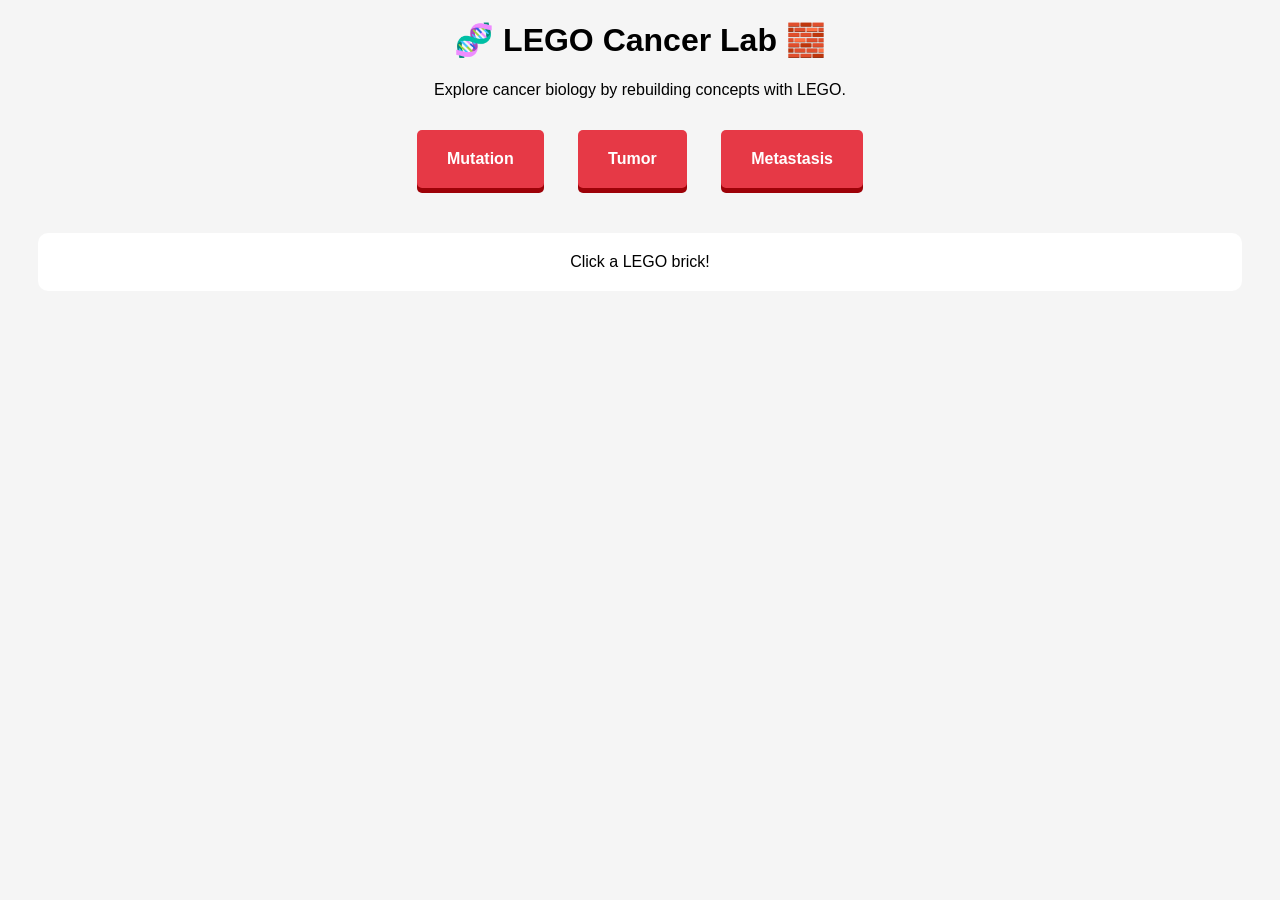
==== index.html @ 85ef4db2 "Create index.html" ====
<!DOCTYPE html>
<html>

<head>

<title>LEGO Cancer Lab</title>

<style>

body {
    font-family: Arial;
    text-align:center;
    background:#f5f5f5;
}


.brick {

display:inline-block;

padding:20px 30px;

margin:15px;

background:#e63946;

color:white;

font-weight:bold;

border-radius:5px;

box-shadow:0 5px #9d0208;

cursor:pointer;

}


.brick:hover {

transform:translateY(-5px);

}


#info {

margin:30px;

padding:20px;

background:white;

border-radius:10px;

}

</style>

</head>


<body>


<h1>🧬 LEGO Cancer Lab 🧱</h1>

<p>
Explore cancer biology by rebuilding concepts with LEGO.
</p>


<div class="brick" onclick="showInfo('Mutation')">
Mutation
</div>


<div class="brick" onclick="showInfo('Tumor')">
Tumor
</div>


<div class="brick" onclick="showInfo('Metastasis')">
Metastasis
</div>


<div id="info">
Click a LEGO brick!
</div>



<script>

function showInfo(term){


let info=document.getElementById("info");


if(term=="Mutation"){

info.innerHTML=
"<h2>Mutation</h2><p>A DNA change that can affect how cells grow.</p>";

}


if(term=="Tumor"){

info.innerHTML=
"<h2>Tumor</h2><p>A group of cells growing uncontrollably.</p>";

}


if(term=="Metastasis"){

info.innerHTML=
"<h2>Metastasis</h2><p>Cancer cells spreading to new locations.</p>";

}


}


</script>


</body>

</html>
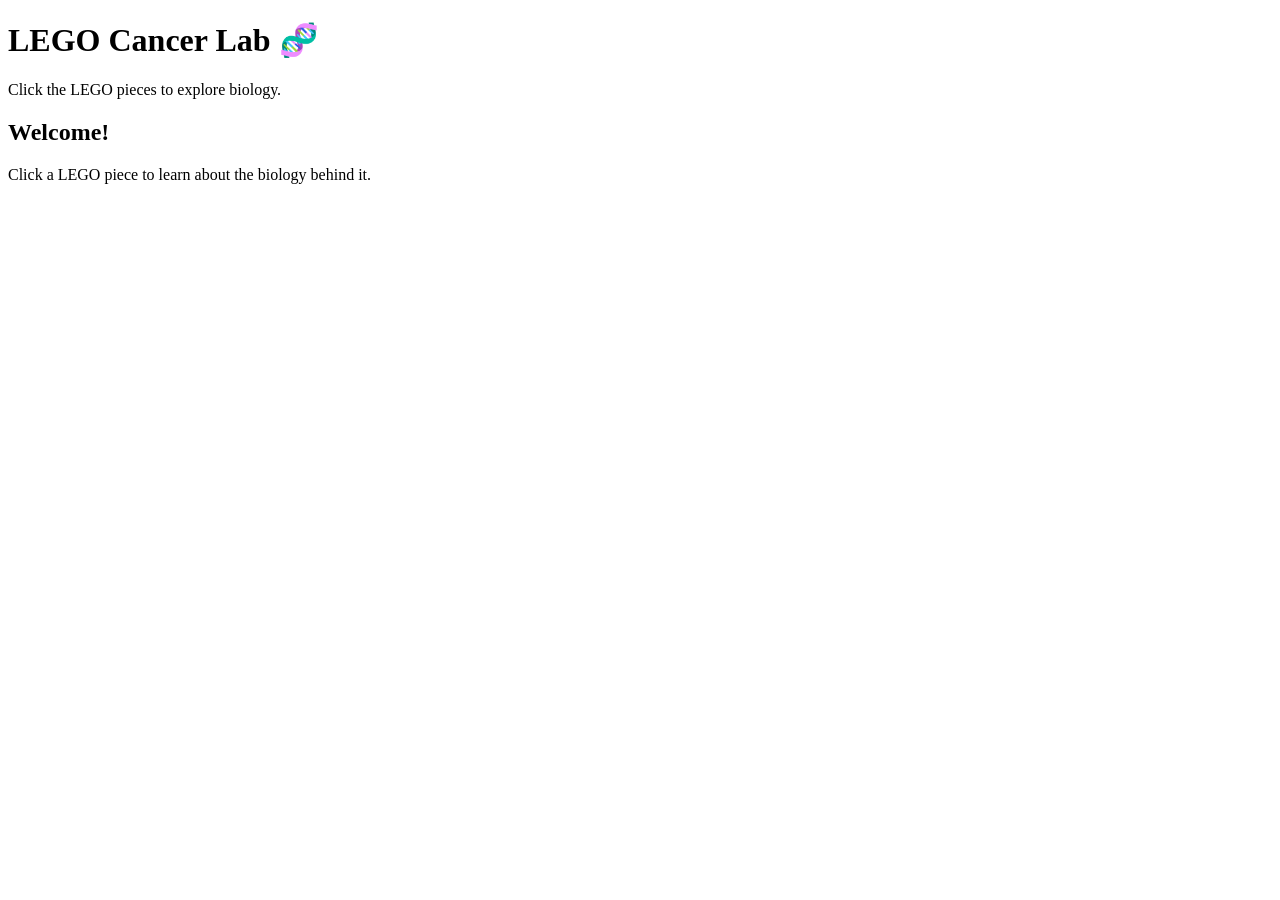
==== commit 1a53da1b: "Update index.html" ====
--- a/index.html
+++ b/index.html
@@ -2,132 +2,37 @@
 <html>
 
 <head>
-
 <title>LEGO Cancer Lab</title>
 
-<style>
-
-body {
-    font-family: Arial;
-    text-align:center;
-    background:#f5f5f5;
-}
-
-
-.brick {
-
-display:inline-block;
-
-padding:20px 30px;
-
-margin:15px;
-
-background:#e63946;
-
-color:white;
-
-font-weight:bold;
-
-border-radius:5px;
-
-box-shadow:0 5px #9d0208;
-
-cursor:pointer;
-
-}
-
-
-.brick:hover {
-
-transform:translateY(-5px);
-
-}
-
-
-#info {
-
-margin:30px;
-
-padding:20px;
-
-background:white;
-
-border-radius:10px;
-
-}
-
-</style>
+<link rel="stylesheet" href="style.css">
 
 </head>
 
 
 <body>
 
-
-<h1>🧬 LEGO Cancer Lab 🧱</h1>
+<h1> LEGO Cancer Lab 🧬</h1>
 
 <p>
-Explore cancer biology by rebuilding concepts with LEGO.
+Click the LEGO pieces to explore biology.
 </p>
 
 
-<div class="brick" onclick="showInfo('Mutation')">
-Mutation
+<div id="scene"></div>
+
+
+<div id="info">
+
+<h2>Welcome!</h2>
+
+<p>
+Click a LEGO piece to learn about the biology behind it.
+</p>
+
 </div>
 
 
-<div class="brick" onclick="showInfo('Tumor')">
-Tumor
-</div>
-
-
-<div class="brick" onclick="showInfo('Metastasis')">
-Metastasis
-</div>
-
-
-<div id="info">
-Click a LEGO brick!
-</div>
-
-
-
-<script>
-
-function showInfo(term){
-
-
-let info=document.getElementById("info");
-
-
-if(term=="Mutation"){
-
-info.innerHTML=
-"<h2>Mutation</h2><p>A DNA change that can affect how cells grow.</p>";
-
-}
-
-
-if(term=="Tumor"){
-
-info.innerHTML=
-"<h2>Tumor</h2><p>A group of cells growing uncontrollably.</p>";
-
-}
-
-
-if(term=="Metastasis"){
-
-info.innerHTML=
-"<h2>Metastasis</h2><p>Cancer cells spreading to new locations.</p>";
-
-}
-
-
-}
-
-
-</script>
+<script type="module" src="script.js"></script>
 
 
 </body>
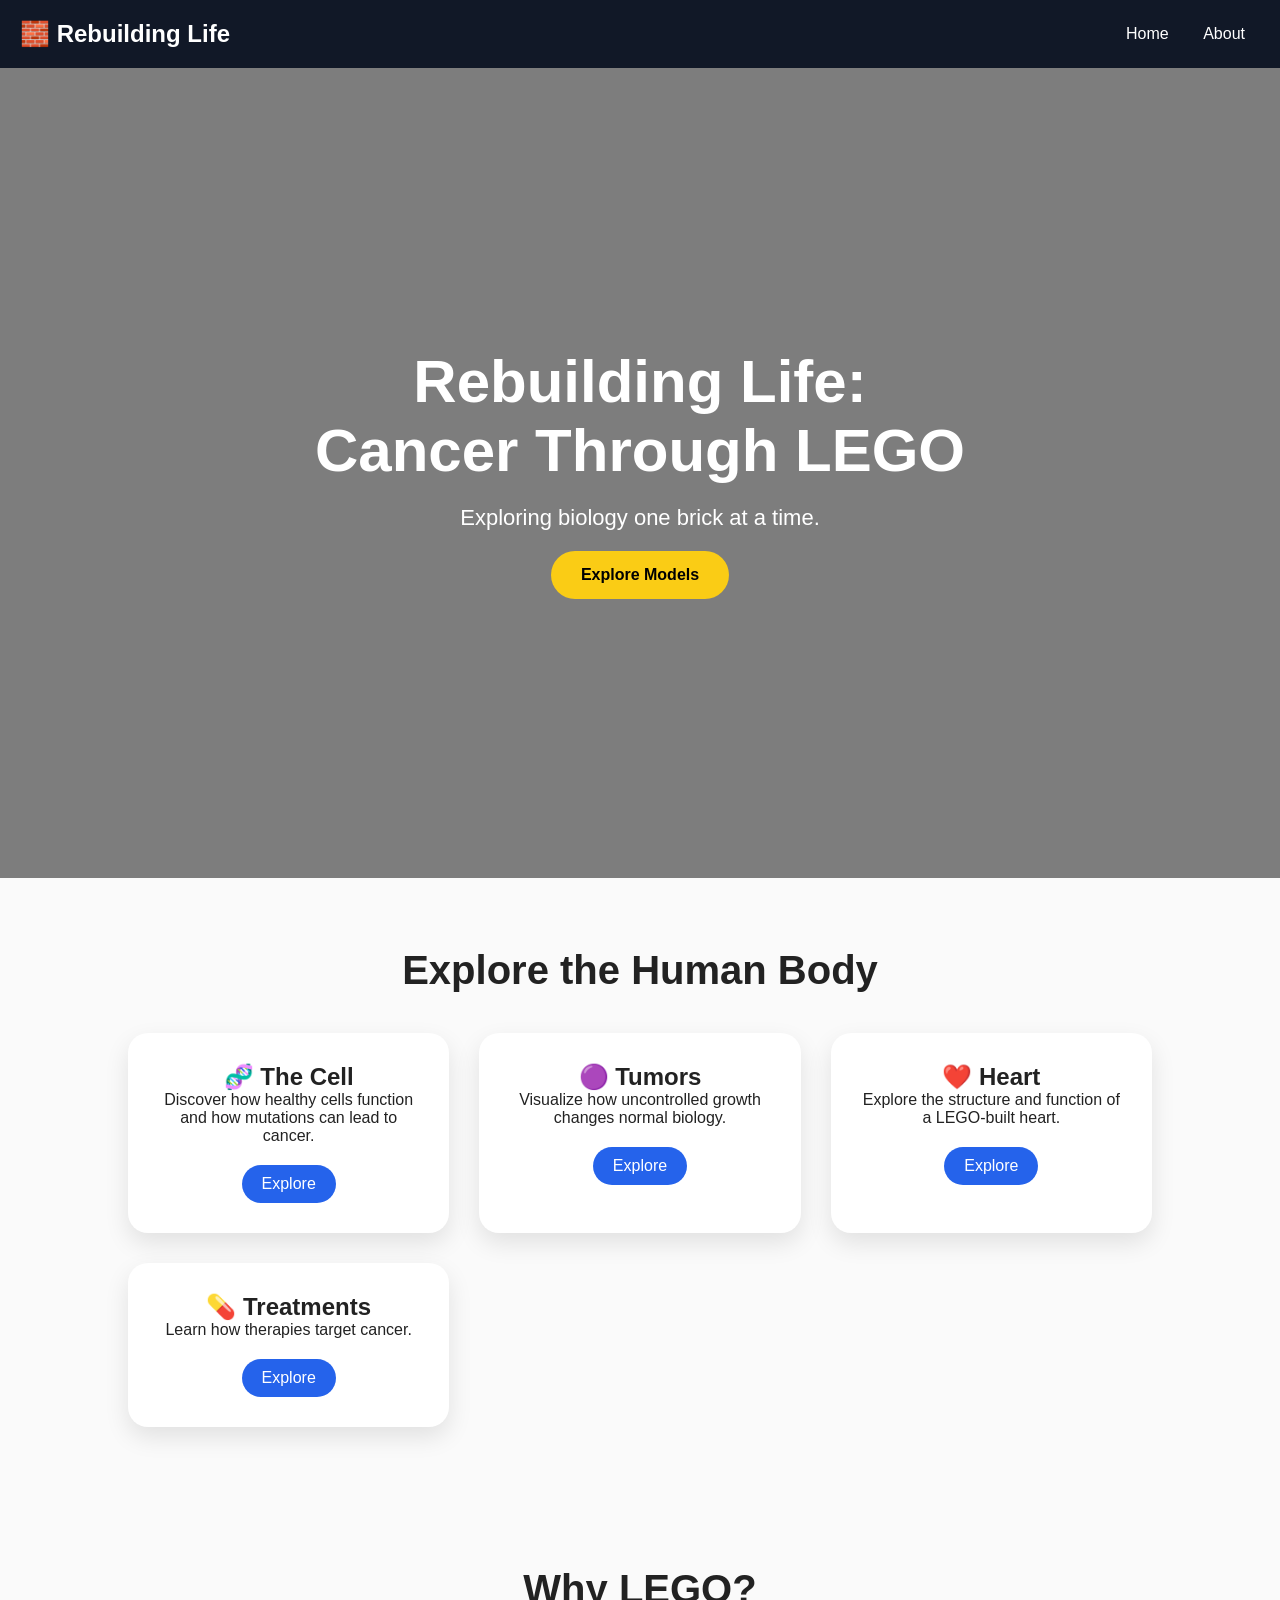
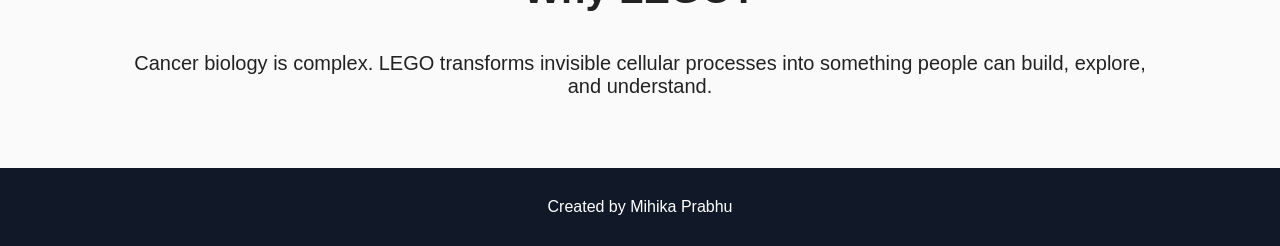
==== commit d1cefc2e: "Update index.html" ====
--- a/index.html
+++ b/index.html
@@ -1,8 +1,10 @@
 <!DOCTYPE html>
+
 <html>
 
 <head>
-<title>LEGO Cancer Lab</title>
+
+<title>Rebuilding Life</title>
 
 <link rel="stylesheet" href="style.css">
 
@@ -11,28 +13,164 @@
 
 <body>
 
-<h1> LEGO Cancer Lab 🧬</h1>
+
+<nav>
+
+<h2>🧱 Rebuilding Life</h2>
+
+<div>
+
+<a href="index.html">Home</a>
+
+<a href="about.html">About</a>
+
+</div>
+
+</nav>
+
+
+
+<div class="hero">
+
+
+<h1>
+Rebuilding Life:
+<br>
+Cancer Through LEGO
+</h1>
+
 
 <p>
-Click the LEGO pieces to explore biology.
+Exploring biology one brick at a time.
 </p>
 
 
-<div id="scene"></div>
+<a class="button" href="#explore">
+Explore Models
+</a>
 
-
-<div id="info">
-
-<h2>Welcome!</h2>
-
-<p>
-Click a LEGO piece to learn about the biology behind it.
-</p>
 
 </div>
 
 
-<script type="module" src="script.js"></script>
+
+
+<section id="explore">
+
+
+<h2 class="title">
+Explore the Human Body
+</h2>
+
+
+<div class="cards">
+
+
+<div class="card">
+
+<h2>🧬 The Cell</h2>
+
+<p>
+Discover how healthy cells function
+and how mutations can lead to cancer.
+</p>
+
+<a href="cell.html">
+Explore
+</a>
+
+</div>
+
+
+
+
+<div class="card">
+
+<h2>🟣 Tumors</h2>
+
+<p>
+Visualize how uncontrolled growth
+changes normal biology.
+</p>
+
+<a href="tumor.html">
+Explore
+</a>
+
+</div>
+
+
+
+
+
+<div class="card">
+
+<h2>❤️ Heart</h2>
+
+<p>
+Explore the structure and function
+of a LEGO-built heart.
+</p>
+
+<a href="heart.html">
+Explore
+</a>
+
+</div>
+
+
+
+
+
+<div class="card">
+
+<h2>💊 Treatments</h2>
+
+<p>
+Learn how therapies target cancer.
+</p>
+
+<a href="treatments.html">
+Explore
+</a>
+
+</div>
+
+
+</div>
+
+</section>
+
+
+
+<section>
+
+<h2 class="title">
+Why LEGO?
+</h2>
+
+
+<p style="font-size:20px;text-align:center">
+
+Cancer biology is complex.
+LEGO transforms invisible cellular processes
+into something people can build, explore,
+and understand.
+
+</p>
+
+
+</section>
+
+
+
+
+<footer>
+
+Created by Mihika Prabhu
+
+</footer>
+
 
 
 </body>
--- a/style.css
+++ b/style.css
@@ -0,0 +1,237 @@
+*{
+    margin:0;
+    padding:0;
+    box-sizing:border-box;
+    font-family:"Arial", sans-serif;
+}
+
+
+body{
+    background:#fafafa;
+    color:#222;
+}
+
+
+nav{
+    background:#111827;
+    padding:20px;
+    display:flex;
+    justify-content:space-between;
+    align-items:center;
+}
+
+
+nav h2{
+    color:white;
+}
+
+
+nav a{
+    color:white;
+    text-decoration:none;
+    margin:15px;
+}
+
+
+nav a:hover{
+    color:#facc15;
+}
+
+
+/* HERO */
+
+.hero{
+
+height:90vh;
+
+display:flex;
+
+flex-direction:column;
+
+justify-content:center;
+
+align-items:center;
+
+text-align:center;
+
+background:
+linear-gradient(
+rgba(0,0,0,.5),
+rgba(0,0,0,.5)
+),
+url("https://images.unsplash.com/photo-1530026405186-ed1f139313f8");
+
+background-size:cover;
+
+color:white;
+
+}
+
+
+.hero h1{
+
+font-size:60px;
+
+}
+
+
+.hero p{
+
+font-size:22px;
+
+margin:20px;
+
+}
+
+
+.button{
+
+background:#facc15;
+
+padding:15px 30px;
+
+border-radius:30px;
+
+color:black;
+
+text-decoration:none;
+
+font-weight:bold;
+
+}
+
+
+/* SECTIONS */
+
+section{
+
+padding:70px 10%;
+
+}
+
+
+.title{
+
+text-align:center;
+
+font-size:40px;
+
+margin-bottom:40px;
+
+}
+
+
+/* CARDS */
+
+
+.cards{
+
+display:grid;
+
+grid-template-columns:
+repeat(auto-fit,minmax(250px,1fr));
+
+gap:30px;
+
+}
+
+
+
+.card{
+
+background:white;
+
+padding:30px;
+
+border-radius:20px;
+
+box-shadow:
+0 10px 25px rgba(0,0,0,.1);
+
+text-align:center;
+
+transition:.3s;
+
+}
+
+
+
+.card:hover{
+
+transform:translateY(-10px);
+
+}
+
+
+
+.card a{
+
+display:inline-block;
+
+margin-top:20px;
+
+background:#2563eb;
+
+color:white;
+
+padding:10px 20px;
+
+border-radius:20px;
+
+text-decoration:none;
+
+}
+
+
+
+/* MODEL PAGES */
+
+
+.model{
+
+height:400px;
+
+background:#111827;
+
+margin:40px;
+
+border-radius:20px;
+
+display:flex;
+
+align-items:center;
+
+justify-content:center;
+
+color:white;
+
+font-size:30px;
+
+}
+
+
+.info{
+
+padding:30px;
+
+background:white;
+
+margin:40px;
+
+border-radius:20px;
+
+}
+
+
+
+footer{
+
+background:#111827;
+
+color:white;
+
+padding:30px;
+
+text-align:center;
+
+}
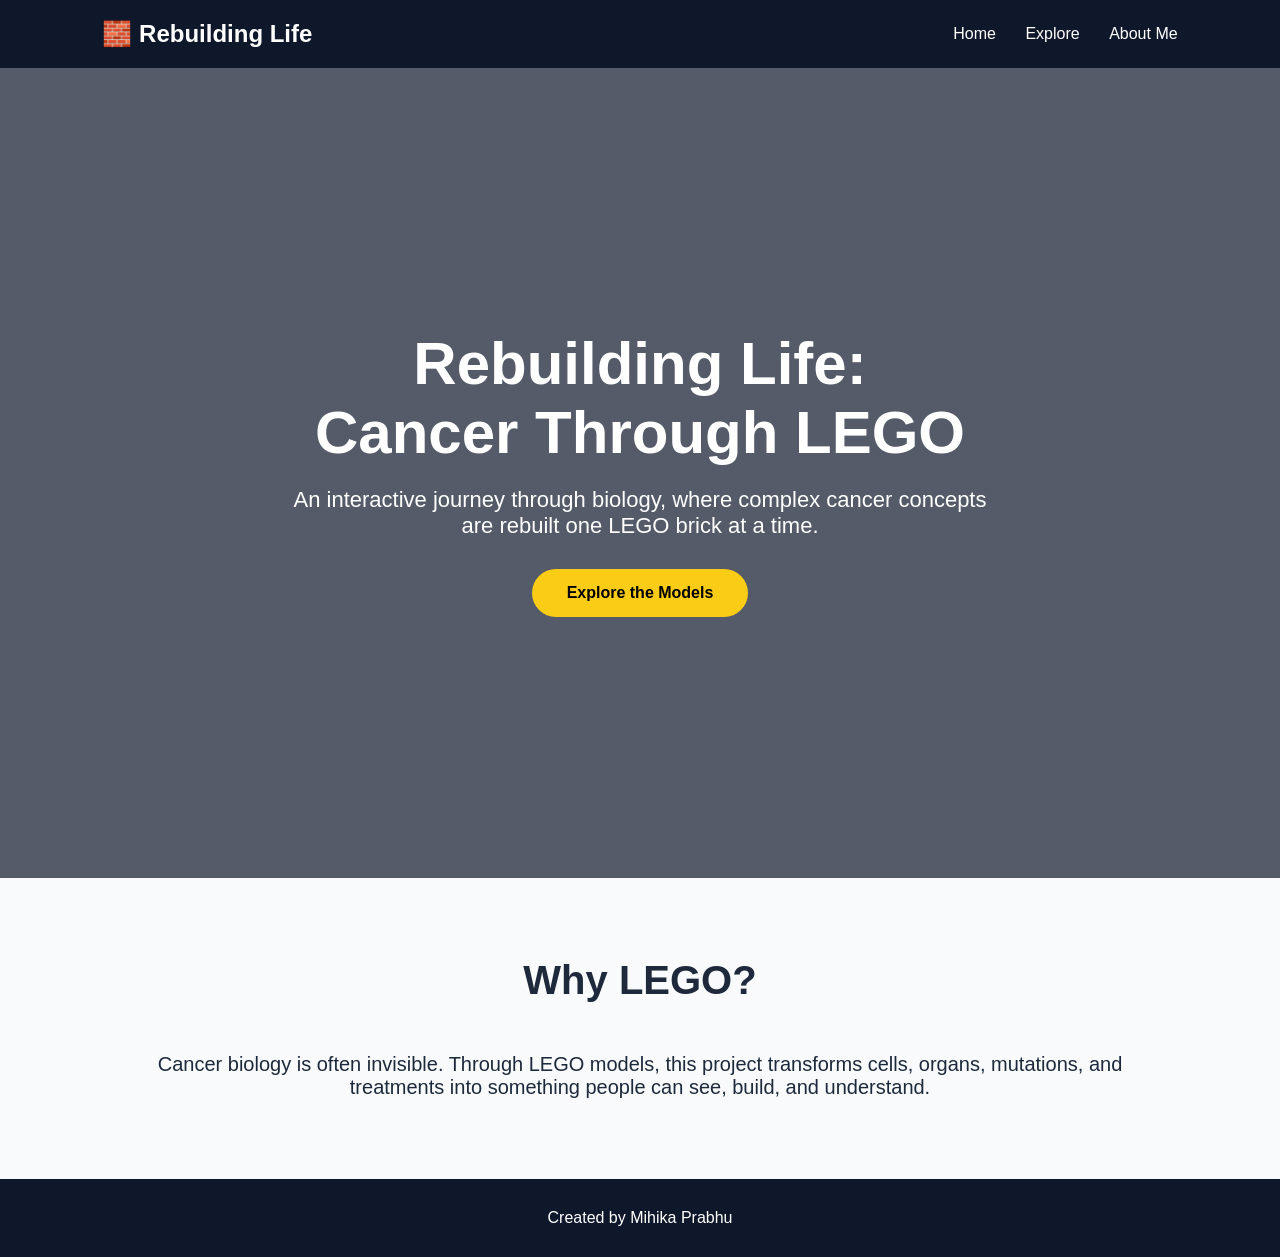
==== commit 3d77ad9a: "Update index.html" ====
--- a/index.html
+++ b/index.html
@@ -22,7 +22,9 @@
 
 <a href="index.html">Home</a>
 
-<a href="about.html">About</a>
+<a href="explore.html">Explore</a>
+
+<a href="about.html">About Me</a>
 
 </div>
 
@@ -41,12 +43,14 @@
 
 
 <p>
-Exploring biology one brick at a time.
+An interactive journey through biology,
+where complex cancer concepts are rebuilt
+one LEGO brick at a time.
 </p>
 
 
-<a class="button" href="#explore">
-Explore Models
+<a class="button" href="explore.html">
+Explore the Models
 </a>
 
 
@@ -55,113 +59,25 @@
 
 
 
-<section id="explore">
+<section>
 
-
-<h2 class="title">
-Explore the Human Body
-</h2>
-
-
-<div class="cards">
-
-
-<div class="card">
-
-<h2>🧬 The Cell</h2>
-
-<p>
-Discover how healthy cells function
-and how mutations can lead to cancer.
-</p>
-
-<a href="cell.html">
-Explore
-</a>
-
-</div>
-
-
-
-
-<div class="card">
-
-<h2>🟣 Tumors</h2>
-
-<p>
-Visualize how uncontrolled growth
-changes normal biology.
-</p>
-
-<a href="tumor.html">
-Explore
-</a>
-
-</div>
-
-
-
-
-
-<div class="card">
-
-<h2>❤️ Heart</h2>
-
-<p>
-Explore the structure and function
-of a LEGO-built heart.
-</p>
-
-<a href="heart.html">
-Explore
-</a>
-
-</div>
-
-
-
-
-
-<div class="card">
-
-<h2>💊 Treatments</h2>
-
-<p>
-Learn how therapies target cancer.
-</p>
-
-<a href="treatments.html">
-Explore
-</a>
-
-</div>
-
-
-</div>
-
-</section>
-
-
-
-<section>
 
 <h2 class="title">
 Why LEGO?
 </h2>
 
 
-<p style="font-size:20px;text-align:center">
+<p style="text-align:center;font-size:20px">
 
-Cancer biology is complex.
-LEGO transforms invisible cellular processes
-into something people can build, explore,
-and understand.
+Cancer biology is often invisible.
+Through LEGO models, this project transforms
+cells, organs, mutations, and treatments into
+something people can see, build, and understand.
 
 </p>
 
 
 </section>
-
 
 
 
@@ -172,7 +88,6 @@
 </footer>
 
 
-
 </body>
 
 </html>
--- a/style.css
+++ b/style.css
@@ -2,19 +2,19 @@
     margin:0;
     padding:0;
     box-sizing:border-box;
-    font-family:"Arial", sans-serif;
+    font-family:Arial, sans-serif;
 }
 
 
 body{
-    background:#fafafa;
-    color:#222;
+    background:#f8fafc;
+    color:#1e293b;
 }
 
 
 nav{
-    background:#111827;
-    padding:20px;
+    background:#0f172a;
+    padding:20px 8%;
     display:flex;
     justify-content:space-between;
     align-items:center;
@@ -29,7 +29,7 @@
 nav a{
     color:white;
     text-decoration:none;
-    margin:15px;
+    margin-left:25px;
 }
 
 
@@ -56,14 +56,13 @@
 
 background:
 linear-gradient(
-rgba(0,0,0,.5),
-rgba(0,0,0,.5)
-),
-url("https://images.unsplash.com/photo-1530026405186-ed1f139313f8");
-
-background-size:cover;
-
-color:white;
+rgba(15,23,42,.7),
+rgba(15,23,42,.7)
+);
+
+color:white;
+
+padding:20px;
 
 }
 
@@ -72,6 +71,8 @@
 
 font-size:60px;
 
+margin-bottom:20px;
+
 }
 
 
@@ -79,21 +80,26 @@
 
 font-size:22px;
 
-margin:20px;
-
-}
-
+max-width:700px;
+
+}
+
+
+
+/* BUTTON */
 
 .button{
 
+margin-top:30px;
+
 background:#facc15;
 
-padding:15px 30px;
+color:black;
+
+padding:15px 35px;
 
 border-radius:30px;
 
-color:black;
-
 text-decoration:none;
 
 font-weight:bold;
@@ -101,11 +107,12 @@
 }
 
 
+
 /* SECTIONS */
 
 section{
 
-padding:70px 10%;
+padding:80px 10%;
 
 }
 
@@ -116,7 +123,7 @@
 
 font-size:40px;
 
-margin-bottom:40px;
+margin-bottom:50px;
 
 }
 
@@ -136,7 +143,6 @@
 }
 
 
-
 .card{
 
 background:white;
@@ -146,22 +152,18 @@
 border-radius:20px;
 
 box-shadow:
-0 10px 25px rgba(0,0,0,.1);
-
-text-align:center;
-
-transition:.3s;
-
-}
-
-
-
-.card:hover{
-
-transform:translateY(-10px);
-
-}
-
+0 10px 30px rgba(0,0,0,.1);
+
+text-align:center;
+
+}
+
+
+.card h2{
+
+margin-bottom:15px;
+
+}
 
 
 .card a{
@@ -170,12 +172,12 @@
 
 margin-top:20px;
 
+padding:12px 25px;
+
 background:#2563eb;
 
 color:white;
 
-padding:10px 20px;
-
 border-radius:20px;
 
 text-decoration:none;
@@ -184,54 +186,55 @@
 
 
 
-/* MODEL PAGES */
-
+/* SIMULATION */
 
 .model{
 
-height:400px;
-
-background:#111827;
-
-margin:40px;
+height:500px;
+
+background:#0f172a;
+
+border-radius:25px;
+
+display:flex;
+
+justify-content:center;
+
+align-items:center;
+
+color:white;
+
+font-size:30px;
+
+margin-bottom:40px;
+
+}
+
+
+
+.info{
+
+background:white;
+
+padding:30px;
 
 border-radius:20px;
 
-display:flex;
-
-align-items:center;
-
-justify-content:center;
-
-color:white;
-
-font-size:30px;
-
-}
-
-
-.info{
+box-shadow:
+0 5px 20px rgba(0,0,0,.1);
+
+}
+
+
+
+footer{
+
+background:#0f172a;
+
+color:white;
 
 padding:30px;
 
-background:white;
-
-margin:40px;
-
-border-radius:20px;
-
-}
-
-
-
-footer{
-
-background:#111827;
-
-color:white;
-
-padding:30px;
-
-text-align:center;
-
-}
+text-align:center;
+
+}
